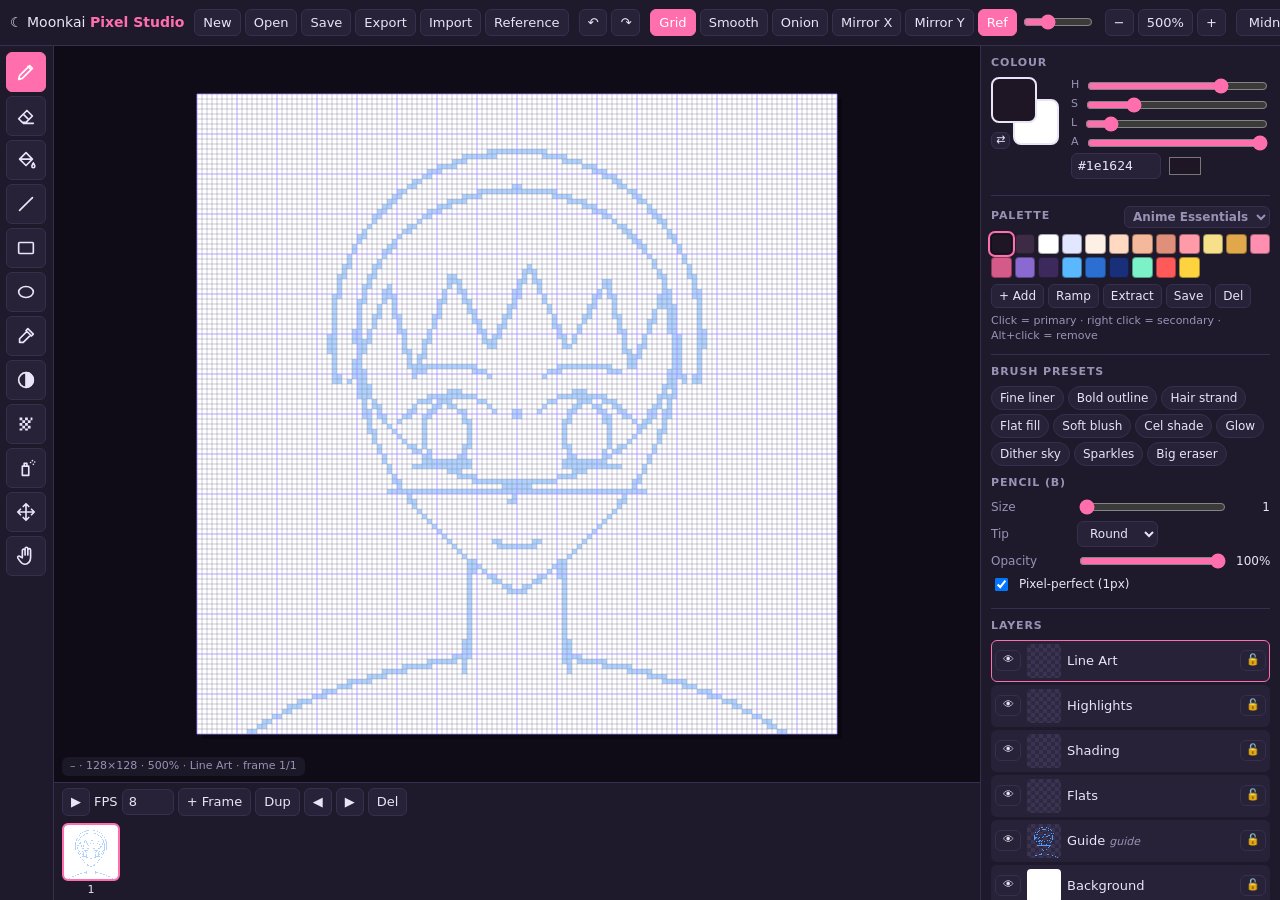
==== pixel/index.html @ 48f7353e "Add Moonkai Pixel Studio: anime-focused pixel art engine Layered, animated pixel editor with anime g" ====
<!doctype html>
<html lang="en" data-theme="midnight">
<head>
<meta charset="utf-8">
<meta name="viewport" content="width=device-width, initial-scale=1">
<title>Moonkai Pixel Studio</title>
<link rel="stylesheet" href="style.css">
</head>
<body>
<header id="top">
  <div class="brand">☾ Moonkai <b>Pixel Studio</b></div>
  <div class="group">
    <button data-act="new" title="New canvas (Ctrl+N)">New</button>
    <button data-act="open" title="Open project (.pxs.json)">Open</button>
    <button data-act="save" title="Save project (Ctrl+S)">Save</button>
    <button data-act="export" title="Export PNG / sprite sheet / GIF (Ctrl+E)">Export</button>
    <button data-act="import" title="Import an image as a new layer">Import</button>
    <button data-act="ref" title="Load a reference image overlay">Reference</button>
  </div>
  <div class="group">
    <button data-act="undo" title="Undo (Ctrl+Z)">↶</button>
    <button data-act="redo" title="Redo (Ctrl+Y)">↷</button>
  </div>
  <div class="group toggles">
    <button data-toggle="grid" title="Pixel grid (Q)">Grid</button>
    <button data-toggle="smooth" title="Smooth view: Scale4x upscaling so art looks less blocky">Smooth</button>
    <button data-toggle="onion" title="Onion skin (previous / next frame)">Onion</button>
    <button data-toggle="symX" title="Mirror drawing left ↔ right">Mirror X</button>
    <button data-toggle="symY" title="Mirror drawing top ↕ bottom">Mirror Y</button>
    <button data-toggle="refShow" title="Show reference image">Ref</button>
    <input id="refOpacity" type="range" min="5" max="100" value="35" title="Reference opacity">
  </div>
  <div class="group">
    <button data-act="zoomOut" title="Zoom out (-)">−</button>
    <button data-act="fit" title="Fit to screen (0)" id="zoomLabel">100%</button>
    <button data-act="zoomIn" title="Zoom in (+)">+</button>
  </div>
  <div class="group right">
    <select id="themeSel" title="UI theme">
      <option value="midnight">Midnight</option>
      <option value="sakura">Sakura</option>
      <option value="mono">Mono</option>
    </select>
    <button data-act="help" title="Shortcuts">?</button>
  </div>
</header>

<nav id="tools"></nav>

<main id="stage">
  <canvas id="view"></canvas>
  <div id="status"></div>
  <div id="toast"></div>
</main>

<aside id="panel">
  <section>
    <h3>Colour</h3>
    <div class="colors">
      <div class="swatches">
        <button id="secondary" class="sw" title="Secondary colour (right click)"></button>
        <button id="primary" class="sw" title="Primary colour (left click)"></button>
        <button id="swap" title="Swap (X)">⇄</button>
      </div>
      <div class="sliders">
        <label>H <input type="range" id="cH" min="0" max="360"></label>
        <label>S <input type="range" id="cS" min="0" max="100"></label>
        <label>L <input type="range" id="cL" min="0" max="100"></label>
        <label>A <input type="range" id="cA" min="0" max="255"></label>
        <div class="row"><input id="hex" spellcheck="false" maxlength="9"><input type="color" id="native"></div>
      </div>
    </div>
    <div id="recent" class="pal small"></div>
  </section>

  <section>
    <h3>Palette
      <select id="palSel"></select>
    </h3>
    <div id="palette" class="pal"></div>
    <div class="btns">
      <button data-act="palAdd" title="Add primary colour to palette">+ Add</button>
      <button data-act="palRamp" title="Generate a hue-shifted anime shading ramp from the primary colour">Ramp</button>
      <button data-act="palExtract" title="Build a palette from the colours in your art">Extract</button>
      <button data-act="palSave" title="Save this palette under a name">Save</button>
      <button data-act="palDelete" title="Delete saved palette">Del</button>
    </div>
    <p class="hint">Click = primary · right click = secondary · Alt+click = remove</p>
  </section>

  <section>
    <h3>Brush presets</h3>
    <div id="brushPresets" class="chips"></div>
    <h3 id="toolName">Tool</h3>
    <div id="toolOpts"></div>
  </section>

  <section class="grow">
    <h3>Layers</h3>
    <div id="layers"></div>
    <div class="btns">
      <button data-act="layerAdd" title="New layer">+ New</button>
      <button data-act="layerDup" title="Duplicate layer">Dup</button>
      <button data-act="layerUp" title="Move up">▲</button>
      <button data-act="layerDown" title="Move down">▼</button>
      <button data-act="layerMerge" title="Merge down">Merge</button>
      <button data-act="layerDel" title="Delete layer">Del</button>
    </div>
    <label class="opt">Opacity <input type="range" id="layerOpacity" min="0" max="100"> <span id="layerOpacityV"></span></label>
    <label class="opt chk"><input type="checkbox" id="layerGuide"> Guide layer (hidden in export)</label>
    <h3>Effects</h3>
    <div class="btns">
      <button data-act="fxOutline" title="Add an outline in the primary colour around the layer's art">Outline</button>
      <button data-act="fxFlipH">Flip ↔</button>
      <button data-act="fxFlipV">Flip ↕</button>
      <button data-act="fxClear">Clear</button>
    </div>
  </section>
</aside>

<footer id="timeline">
  <div class="tctl">
    <button data-act="play" id="playBtn" title="Play / pause (Enter)">▶</button>
    <label>FPS <input type="number" id="fps" min="1" max="60"></label>
    <button data-act="frameAdd" title="New blank frame">+ Frame</button>
    <button data-act="frameDup" title="Duplicate frame">Dup</button>
    <button data-act="frameLeft" title="Move frame left">◀</button>
    <button data-act="frameRight" title="Move frame right">▶</button>
    <button data-act="frameDel" title="Delete frame">Del</button>
  </div>
  <div id="frames"></div>
</footer>

<dialog id="newDlg">
  <form method="dialog">
    <h2>New canvas</h2>
    <p class="hint">Bigger canvases give smoother, more detailed anime art. 128 or more is a good start.</p>
    <div id="sizePresets" class="chips"></div>
    <div class="row">
      <label>Width <input type="number" id="nW" min="4" max="512" value="128"></label>
      <label>Height <input type="number" id="nH" min="4" max="512" value="128"></label>
    </div>
    <label>Anime guide
      <select id="nTpl">
        <option value="none">None</option>
        <option value="face">Anime face (front)</option>
        <option value="face34">Anime face (3/4 view)</option>
        <option value="chibi">Chibi (2 heads tall)</option>
        <option value="body">Full body (8 heads tall)</option>
        <option value="eye">Big anime eye study</option>
      </select>
    </label>
    <label>Layer setup
      <select id="nLayers">
        <option value="anime">Anime workflow (Background, Flats, Shading, Highlights, Line Art)</option>
        <option value="simple">Single layer</option>
      </select>
    </label>
    <label>Background
      <select id="nBg">
        <option value="none">Transparent</option>
        <option value="#ffffff">White</option>
        <option value="#fdf3e7">Paper</option>
        <option value="#1b1726">Night</option>
        <option value="#cfe8ff">Sky</option>
      </select>
    </label>
    <menu><button value="cancel">Cancel</button><button value="ok" class="primary">Create</button></menu>
  </form>
</dialog>

<dialog id="exportDlg">
  <form method="dialog">
    <h2>Export</h2>
    <label>Format
      <select id="xType">
        <option value="png">PNG (current frame)</option>
        <option value="sheet">Sprite sheet PNG (all frames)</option>
        <option value="gif">Animated GIF</option>
      </select>
    </label>
    <label>Scale
      <select id="xScale">
        <option>1</option><option>2</option><option selected>4</option><option>8</option><option>16</option>
      </select>
    </label>
    <label>Upscale filter
      <select id="xFilter">
        <option value="nearest">Nearest (sharp pixels)</option>
        <option value="smooth">Scale2x (smooth edges, less blocky)</option>
      </select>
    </label>
    <label>Sheet columns (0 = one row) <input type="number" id="xCols" min="0" max="64" value="0"></label>
    <menu><button value="cancel">Cancel</button><button value="ok" class="primary">Export</button></menu>
  </form>
</dialog>

<dialog id="helpDlg">
  <form method="dialog">
    <h2>Shortcuts</h2>
    <div class="keys">
      <span>B</span>Pencil <span>E</span>Eraser <span>G</span>Fill <span>L</span>Line
      <span>R</span>Rectangle <span>O</span>Ellipse <span>I</span>Colour picker <span>D</span>Shade (right click darkens)
      <span>T</span>Dither <span>A</span>Spray <span>M</span>Move layer <span>H / Space</span>Pan
      <span>[ ]</span>Brush size <span>X</span>Swap colours <span>Q</span>Grid <span>Alt+click</span>Pick colour
      <span>Shift</span>Straight / square shapes <span>, .</span>Prev / next frame <span>Enter</span>Play
      <span>0</span>Fit <span>+ −</span>Zoom <span>Ctrl+Z / Y</span>Undo / redo <span>Ctrl+S</span>Save
    </div>
    <p class="hint">Anime tips: sketch on the Guide layer, lay flat colours on Flats, use the Shade tool with hue-shift on Shading, and add a crisp 1px pixel-perfect outline on Line Art. Turn on Smooth to preview a softer look, and export with Scale2x for smooth edges.</p>
    <menu><button value="ok" class="primary">Close</button></menu>
  </form>
</dialog>

<input type="file" id="fileProject" accept=".json,application/json" hidden>
<input type="file" id="fileImage" accept="image/*" hidden>
<input type="file" id="fileRef" accept="image/*" hidden>

<script src="palettes.js"></script>
<script src="gif.js"></script>
<script src="app.js"></script>
</body>
</html>
---- pixel/style.css ----
:root, [data-theme="midnight"] {
  --bg: #15121f; --panel: #1e1a2c; --panel2: #272238; --line: #372f4f;
  --text: #e9e4f7; --dim: #9a92b5; --accent: #ff6fae; --accent2: #8f7bff;
  --stage: #0f0c17; --checkA: #3a3450; --checkB: #2e2942;
}
[data-theme="sakura"] {
  --bg: #fdf1f5; --panel: #fff8fb; --panel2: #fbe4ee; --line: #f0c9da;
  --text: #4a2d3d; --dim: #9a7488; --accent: #e8508f; --accent2: #7a6cf0;
  --stage: #f6e3ec; --checkA: #ffffff; --checkB: #efe6ee;
}
[data-theme="mono"] {
  --bg: #161616; --panel: #1f1f1f; --panel2: #292929; --line: #383838;
  --text: #e6e6e6; --dim: #8f8f8f; --accent: #4fc3f7; --accent2: #9ccc65;
  --stage: #0d0d0d; --checkA: #3a3a3a; --checkB: #2e2e2e;
}
* { box-sizing: border-box; }
html, body { margin: 0; height: 100%; }
body {
  background: var(--bg); color: var(--text);
  font: 13px/1.35 system-ui, -apple-system, "Segoe UI", sans-serif;
  display: grid; overflow: hidden;
  grid-template: "top top top" 46px "tools stage panel" 1fr "tools time panel" 118px / 54px 1fr 300px;
}
button, select, input { font: inherit; color: inherit; }
button, select {
  background: var(--panel2); border: 1px solid var(--line); border-radius: 6px;
  padding: 4px 8px; cursor: pointer;
}
button:hover { border-color: var(--accent2); }
button.on, button.primary { background: var(--accent); border-color: var(--accent); color: #fff; }
input[type=number], input:not([type]) {
  background: var(--panel2); border: 1px solid var(--line); border-radius: 6px; padding: 3px 6px; width: 70px;
}
input[type=range] { accent-color: var(--accent); }
h3 { margin: 10px 0 6px; font-size: 11px; letter-spacing: .08em; text-transform: uppercase; color: var(--dim);
  display: flex; align-items: center; justify-content: space-between; gap: 8px; }
h3 select { text-transform: none; letter-spacing: 0; font-size: 12px; padding: 2px 4px; max-width: 170px; }
.hint { color: var(--dim); font-size: 11px; margin: 6px 0 0; }

#top { grid-area: top; display: flex; align-items: center; gap: 10px; padding: 0 10px;
  background: var(--panel); border-bottom: 1px solid var(--line); overflow-x: auto; }
.brand { white-space: nowrap; font-size: 14px; }
.brand b { color: var(--accent); }
.group { display: flex; gap: 4px; align-items: center; white-space: nowrap; }
.group.right { margin-left: auto; }
#refOpacity { width: 70px; }

#tools { grid-area: tools; background: var(--panel); border-right: 1px solid var(--line);
  display: flex; flex-direction: column; gap: 4px; padding: 6px; overflow-y: auto; }
#tools button { width: 40px; height: 40px; padding: 0; display: grid; place-items: center; }
#tools svg { width: 22px; height: 22px; fill: none; stroke: currentColor; stroke-width: 1.8; stroke-linecap: round; stroke-linejoin: round; }

#stage { grid-area: stage; position: relative; overflow: hidden; background: var(--stage); touch-action: none; }
#view { position: absolute; inset: 0; width: 100%; height: 100%; cursor: crosshair; }
#status { position: absolute; left: 8px; bottom: 6px; font-size: 11px; color: var(--dim);
  background: color-mix(in srgb, var(--panel) 85%, transparent); padding: 2px 8px; border-radius: 6px; pointer-events: none; }
#toast { position: absolute; top: 12px; left: 50%; transform: translateX(-50%); background: var(--accent); color: #fff;
  padding: 6px 14px; border-radius: 20px; opacity: 0; transition: opacity .25s; pointer-events: none; }
#toast.show { opacity: 1; }

#panel { grid-area: panel; background: var(--panel); border-left: 1px solid var(--line); overflow-y: auto; padding: 0 10px 12px; }
#panel section { border-bottom: 1px solid var(--line); padding-bottom: 10px; }
.colors { display: flex; gap: 10px; }
.swatches { position: relative; width: 70px; height: 70px; flex: none; }
.sw { position: absolute; width: 46px; height: 46px; border: 2px solid var(--text); border-radius: 8px; padding: 0; }
#primary { left: 0; top: 0; z-index: 1; }
#secondary { left: 22px; top: 22px; }
#swap { position: absolute; left: 0; bottom: -2px; padding: 0 4px; font-size: 11px; }
.sliders { flex: 1; display: flex; flex-direction: column; gap: 1px; }
.sliders label { display: flex; gap: 6px; align-items: center; font-size: 11px; color: var(--dim); }
.sliders input[type=range] { flex: 1; height: 14px; }
.row { display: flex; gap: 6px; align-items: center; }
#hex { width: 90px; font-family: ui-monospace, monospace; }
#native { width: 36px; height: 26px; padding: 0; border: none; background: none; }

.pal { display: grid; grid-template-columns: repeat(auto-fill, minmax(20px, 1fr)); gap: 3px; margin-top: 6px; }
.pal.small { grid-template-columns: repeat(16, 1fr); gap: 2px; }
.pal button { aspect-ratio: 1; padding: 0; border-radius: 4px; border: 1px solid rgba(0,0,0,.35); }
.pal button.sel { outline: 2px solid var(--accent); outline-offset: 1px; }
.btns { display: flex; flex-wrap: wrap; gap: 4px; margin-top: 6px; }
.btns button { padding: 3px 7px; font-size: 12px; }
.chips { display: flex; flex-wrap: wrap; gap: 4px; }
.chips button { font-size: 12px; padding: 3px 8px; border-radius: 14px; }

#toolOpts .opt, .opt { display: flex; align-items: center; gap: 8px; margin: 4px 0; font-size: 12px; }
.opt > span:first-child { width: 78px; color: var(--dim); }
.opt input[type=range] { flex: 1; }
.opt .v { width: 34px; text-align: right; font-variant-numeric: tabular-nums; }
.opt.chk span { width: auto; }

#layers { display: flex; flex-direction: column; gap: 3px; }
.layer { display: flex; align-items: center; gap: 6px; padding: 3px; border-radius: 6px; border: 1px solid transparent; cursor: pointer; background: var(--panel2); }
.layer.active { border-color: var(--accent); }
.layer canvas { width: 34px; height: 34px; border-radius: 4px; image-rendering: pixelated;
  background: repeating-conic-gradient(var(--checkA) 0 25%, var(--checkB) 0 50%) 0 0 / 8px 8px; }
.layer .name { flex: 1; overflow: hidden; text-overflow: ellipsis; white-space: nowrap; }
.layer .name i { color: var(--dim); font-size: 11px; }
.layer button { padding: 2px 5px; font-size: 11px; min-width: 26px; }
.layer.hidden .name, .layer.hidden canvas { opacity: .4; }

#timeline { grid-area: time; background: var(--panel); border-top: 1px solid var(--line); display: flex; flex-direction: column; min-width: 0; }
.tctl { display: flex; gap: 4px; align-items: center; padding: 5px 8px; }
.tctl input { width: 52px; }
#frames { display: flex; gap: 6px; overflow-x: auto; padding: 2px 8px 8px; flex: 1; }
.frame { flex: none; display: flex; flex-direction: column; align-items: center; gap: 2px; cursor: pointer; font-size: 11px; color: var(--dim); }
.frame canvas { width: 58px; height: 58px; border: 2px solid var(--line); border-radius: 6px; image-rendering: pixelated;
  background: repeating-conic-gradient(var(--checkA) 0 25%, var(--checkB) 0 50%) 0 0 / 8px 8px; }
.frame.active canvas { border-color: var(--accent); }
.frame.active { color: var(--text); }

dialog { background: var(--panel); color: var(--text); border: 1px solid var(--line); border-radius: 12px; width: min(460px, 94vw); }
dialog::backdrop { background: rgba(0,0,0,.55); }
dialog h2 { margin: 0 0 8px; font-size: 18px; }
dialog label { display: flex; flex-direction: column; gap: 3px; margin: 8px 0; font-size: 12px; color: var(--dim); }
dialog .row label { flex: 1; }
dialog label select, dialog label input { width: 100%; }
dialog menu { display: flex; justify-content: flex-end; gap: 6px; padding: 0; margin: 14px 0 0; }
#sizePresets { margin: 8px 0; }
.keys { display: grid; grid-template-columns: auto 1fr auto 1fr; gap: 4px 10px; align-items: center; }
.keys span { font-family: ui-monospace, monospace; background: var(--panel2); border: 1px solid var(--line); border-radius: 4px; padding: 1px 6px; text-align: center; }

@media (max-width: 900px) {
  body { overflow: auto; grid-template: "top top" 46px "tools stage" 62vh "tools time" 118px "panel panel" auto / 54px 1fr; }
  #panel { border-left: none; }
}
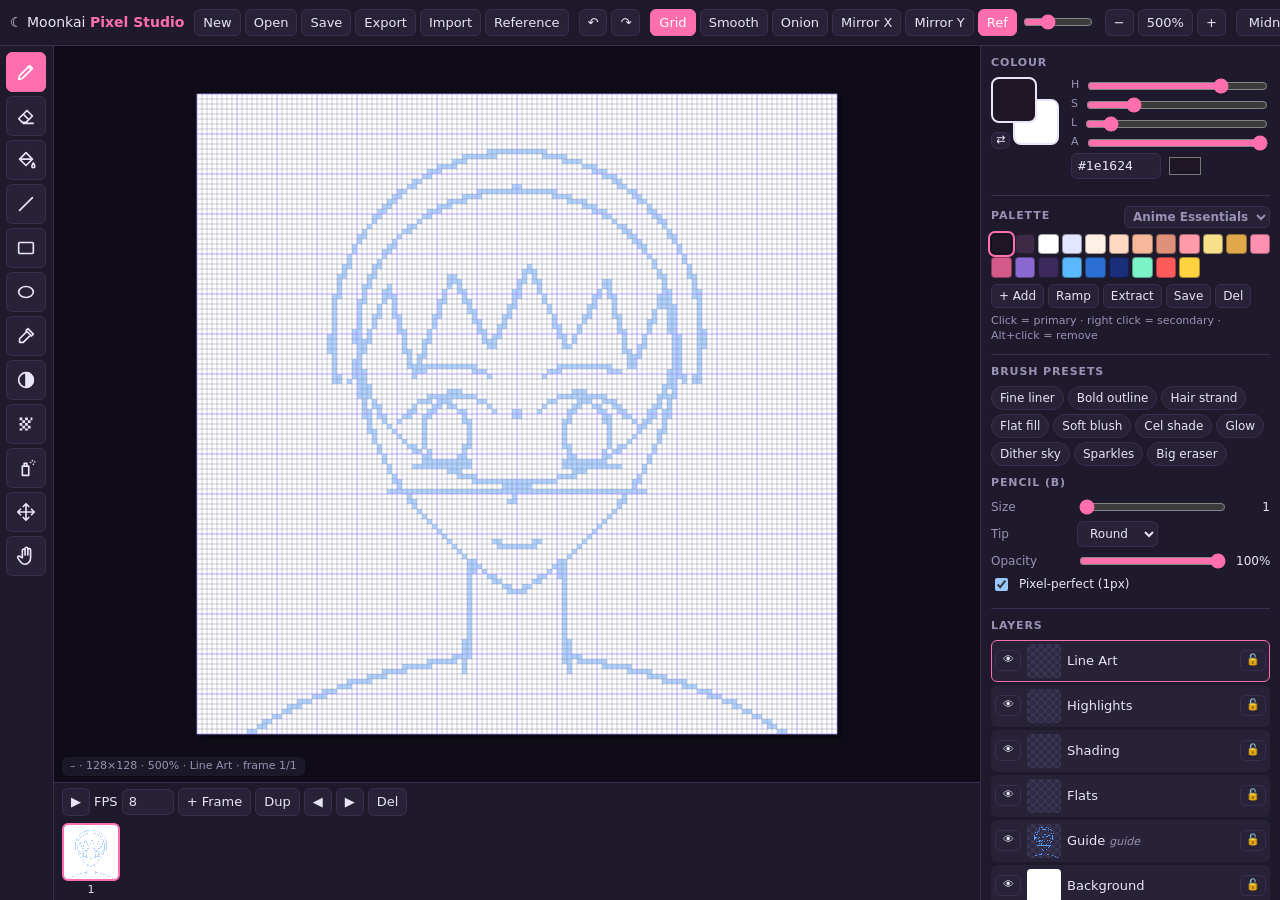
==== commit 97ec9af9: "Pixel Studio: in-page dialogs and result window, artifact-safe downloads Replace prompt/confirm with" ====
--- a/pixel/index.html
+++ b/pixel/index.html
@@ -1,5 +1,5 @@
 <!doctype html>
-<html lang="en" data-theme="midnight">
+<html lang="en" data-ui="midnight">
 <head>
 <meta charset="utf-8">
 <meta name="viewport" content="width=device-width, initial-scale=1">
@@ -211,6 +211,23 @@
   </form>
 </dialog>
 
+<dialog id="askDlg">
+  <form method="dialog">
+    <h2 id="askTitle"></h2>
+    <p id="askText" class="hint"></p>
+    <input id="askInput" spellcheck="false">
+    <menu><button value="cancel" id="askCancel">Cancel</button><button value="ok" id="askOk" class="primary">OK</button></menu>
+  </form>
+</dialog>
+
+<dialog id="resultDlg">
+  <form method="dialog">
+    <h2 id="resultTitle"></h2>
+    <div id="resultBody"></div>
+    <menu><button type="button" id="resultCopy">Copy text</button><button type="button" id="resultDownload">Download</button><button value="ok" class="primary">Close</button></menu>
+  </form>
+</dialog>
+
 <input type="file" id="fileProject" accept=".json,application/json" hidden>
 <input type="file" id="fileImage" accept="image/*" hidden>
 <input type="file" id="fileRef" accept="image/*" hidden>
--- a/pixel/style.css
+++ b/pixel/style.css
@@ -1,14 +1,14 @@
-:root, [data-theme="midnight"] {
+:root, [data-ui="midnight"] {
   --bg: #15121f; --panel: #1e1a2c; --panel2: #272238; --line: #372f4f;
   --text: #e9e4f7; --dim: #9a92b5; --accent: #ff6fae; --accent2: #8f7bff;
   --stage: #0f0c17; --checkA: #3a3450; --checkB: #2e2942;
 }
-[data-theme="sakura"] {
+[data-ui="sakura"] {
   --bg: #fdf1f5; --panel: #fff8fb; --panel2: #fbe4ee; --line: #f0c9da;
   --text: #4a2d3d; --dim: #9a7488; --accent: #e8508f; --accent2: #7a6cf0;
   --stage: #f6e3ec; --checkA: #ffffff; --checkB: #efe6ee;
 }
-[data-theme="mono"] {
+[data-ui="mono"] {
   --bg: #161616; --panel: #1f1f1f; --panel2: #292929; --line: #383838;
   --text: #e6e6e6; --dim: #8f8f8f; --accent: #4fc3f7; --accent2: #9ccc65;
   --stage: #0d0d0d; --checkA: #3a3a3a; --checkB: #2e2e2e;
@@ -123,3 +123,9 @@
   body { overflow: auto; grid-template: "top top" 46px "tools stage" 62vh "tools time" 118px "panel panel" auto / 54px 1fr; }
   #panel { border-left: none; }
 }
+#askInput { width: 100%; margin-top: 8px; }
+#resultBody img { display: block; max-width: 100%; max-height: 60vh; margin: 0 auto; image-rendering: pixelated;
+  background: repeating-conic-gradient(var(--checkA) 0 25%, var(--checkB) 0 50%) 0 0 / 16px 16px; }
+#resultText { width: 100%; height: 180px; background: var(--panel2); color: var(--text); border: 1px solid var(--line); border-radius: 6px; font: 11px ui-monospace, monospace; }
+body { color-scheme: dark; }
+[data-ui="sakura"] body, [data-ui="sakura"] { color-scheme: light; }
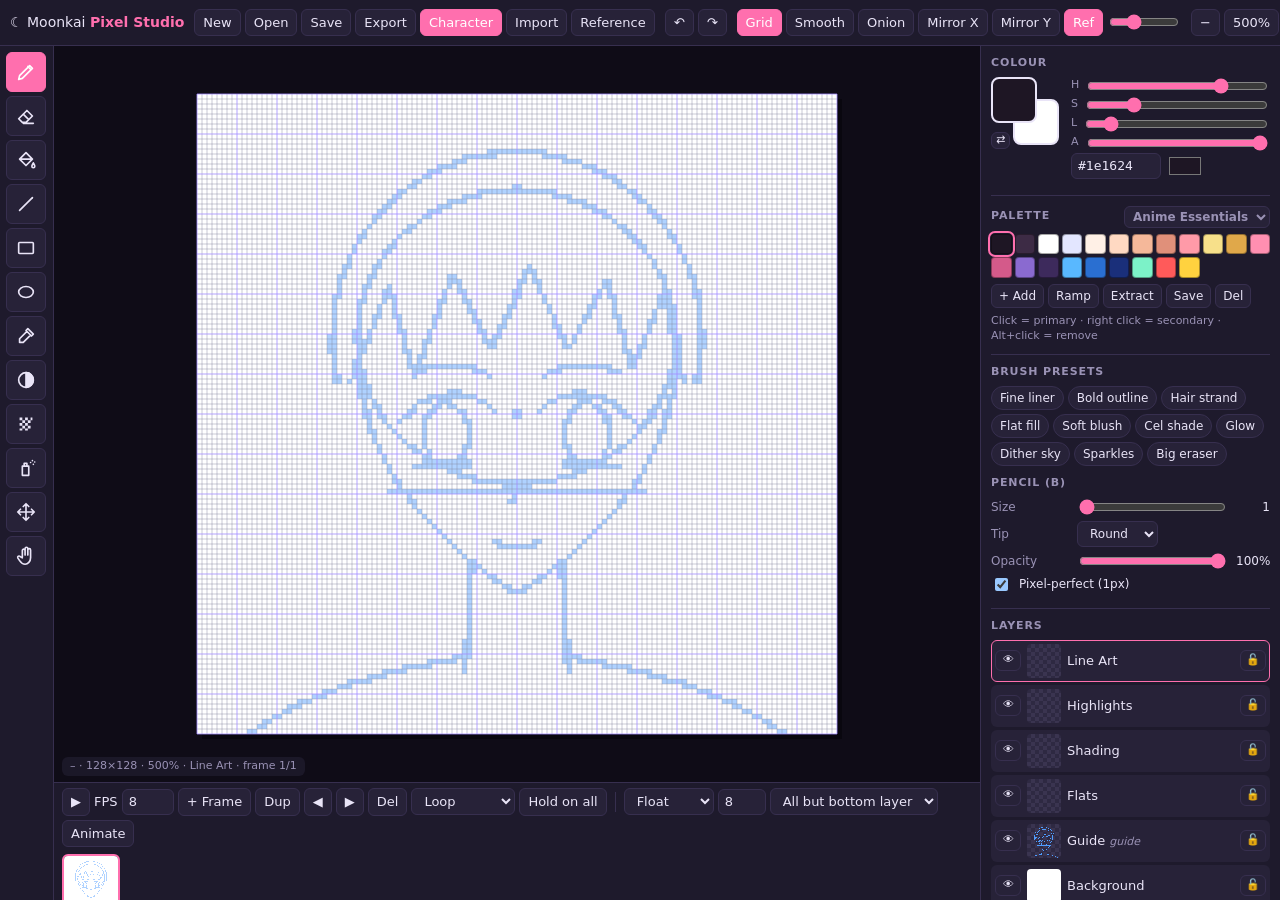
==== commit 2f4fc8c4: "Pixel Studio: character builder, motion presets and ping-pong playback Add a rigged full-body charac" ====
--- a/pixel/index.html
+++ b/pixel/index.html
@@ -14,6 +14,7 @@
     <button data-act="open" title="Open project (.pxs.json)">Open</button>
     <button data-act="save" title="Save project (Ctrl+S)">Save</button>
     <button data-act="export" title="Export PNG / sprite sheet / GIF (Ctrl+E)">Export</button>
+    <button data-act="character" class="primary" title="Build an animated full-body character">Character</button>
     <button data-act="import" title="Import an image as a new layer">Import</button>
     <button data-act="ref" title="Load a reference image overlay">Reference</button>
   </div>
@@ -127,6 +128,18 @@
     <button data-act="frameLeft" title="Move frame left">◀</button>
     <button data-act="frameRight" title="Move frame right">▶</button>
     <button data-act="frameDel" title="Delete frame">Del</button>
+    <select id="playMode" title="Playback"><option value="loop">Loop</option><option value="pingpong">Ping-pong</option></select>
+    <button data-act="celToAll" title="Copy this layer's current frame into every frame (for backgrounds and props that stay still)">Hold on all</button>
+    <span class="sep"></span>
+    <select id="motionSel" title="Motion preset">
+      <option value="float">Float</option><option value="bob">Bob</option><option value="hop">Hop</option>
+      <option value="sway">Sway</option><option value="shake">Shake</option><option value="breathe">Breathe</option>
+    </select>
+    <input type="number" id="motionFrames" min="2" max="48" value="8" title="Frames">
+    <select id="motionScope" title="What moves">
+      <option value="above">All but bottom layer</option><option value="layer">Active layer</option><option value="all">All layers</option>
+    </select>
+    <button data-act="motion" title="Turn the current frame into a looping animation">Animate</button>
   </div>
   <div id="frames"></div>
 </footer>
@@ -228,6 +241,30 @@
   </form>
 </dialog>
 
+<dialog id="charDlg">
+  <form method="dialog">
+    <h2>Character builder</h2>
+    <p class="hint">Pick a preset, customize it, and choose an animation. Each frame is drawn as crisp, outlined, cel-shaded pixel art.</p>
+    <div id="chPresets" class="chips"></div>
+    <div class="charGrid">
+      <div class="charPrev">
+        <canvas id="chPrev" width="102" height="128"></canvas>
+        <label class="opt"><span>Animation</span><select id="ch_anim">
+          <option value="idle">Idle</option><option value="walk">Walk</option><option value="run">Run</option><option value="jump">Jump</option>
+          <option value="attack">Attack</option><option value="hover">Hover / fly</option><option value="all">All (sprite set)</option>
+        </select></label>
+        <p class="hint" id="chInfo"></p>
+      </div>
+      <div id="chOpts" class="charOpts"></div>
+    </div>
+    <menu>
+      <button type="button" id="chRandom">Randomize</button>
+      <label class="opt chk appendChk"><input type="checkbox" id="chAppend"><span>Add frames to current canvas</span></label>
+      <button value="cancel">Cancel</button><button value="ok" class="primary">Create</button>
+    </menu>
+  </form>
+</dialog>
+
 <input type="file" id="fileProject" accept=".json,application/json" hidden>
 <input type="file" id="fileImage" accept="image/*" hidden>
 <input type="file" id="fileRef" accept="image/*" hidden>
@@ -235,5 +272,6 @@
 <script src="palettes.js"></script>
 <script src="gif.js"></script>
 <script src="app.js"></script>
+<script src="character.js"></script>
 </body>
 </html>
--- a/pixel/style.css
+++ b/pixel/style.css
@@ -129,3 +129,18 @@
 #resultText { width: 100%; height: 180px; background: var(--panel2); color: var(--text); border: 1px solid var(--line); border-radius: 6px; font: 11px ui-monospace, monospace; }
 body { color-scheme: dark; }
 [data-ui="sakura"] body, [data-ui="sakura"] { color-scheme: light; }
+.sep { width: 1px; height: 20px; background: var(--line); margin: 0 4px; }
+.tctl { flex-wrap: wrap; }
+#motionFrames { width: 48px; }
+#charDlg { width: min(880px, 96vw); }
+.charGrid { display: grid; grid-template-columns: 240px 1fr; gap: 14px; margin-top: 10px; }
+.charPrev canvas { width: 100%; height: 300px; object-fit: contain; image-rendering: pixelated; border-radius: 8px; border: 1px solid var(--line);
+  background: repeating-conic-gradient(var(--checkA) 0 25%, var(--checkB) 0 50%) 0 0 / 16px 16px; }
+.charOpts { display: grid; grid-template-columns: 1fr 1fr; gap: 0 14px; align-content: start; }
+.charOpts .opt, .charPrev .opt { margin: 3px 0; flex-direction: row; color: var(--text); }
+.charOpts .opt > span:first-child { width: 96px; }
+.charOpts select { flex: 1; min-width: 0; }
+.charOpts input[type=color] { width: 44px; height: 24px; padding: 0; border: none; background: none; }
+dialog .opt.chk, dialog .appendChk { flex-direction: row; align-items: center; gap: 6px; margin: 0 auto 0 8px; color: var(--text); white-space: nowrap; }
+dialog menu { align-items: center; flex-wrap: wrap; }
+@media (max-width: 700px) { .charGrid, .charOpts { grid-template-columns: 1fr; } }
